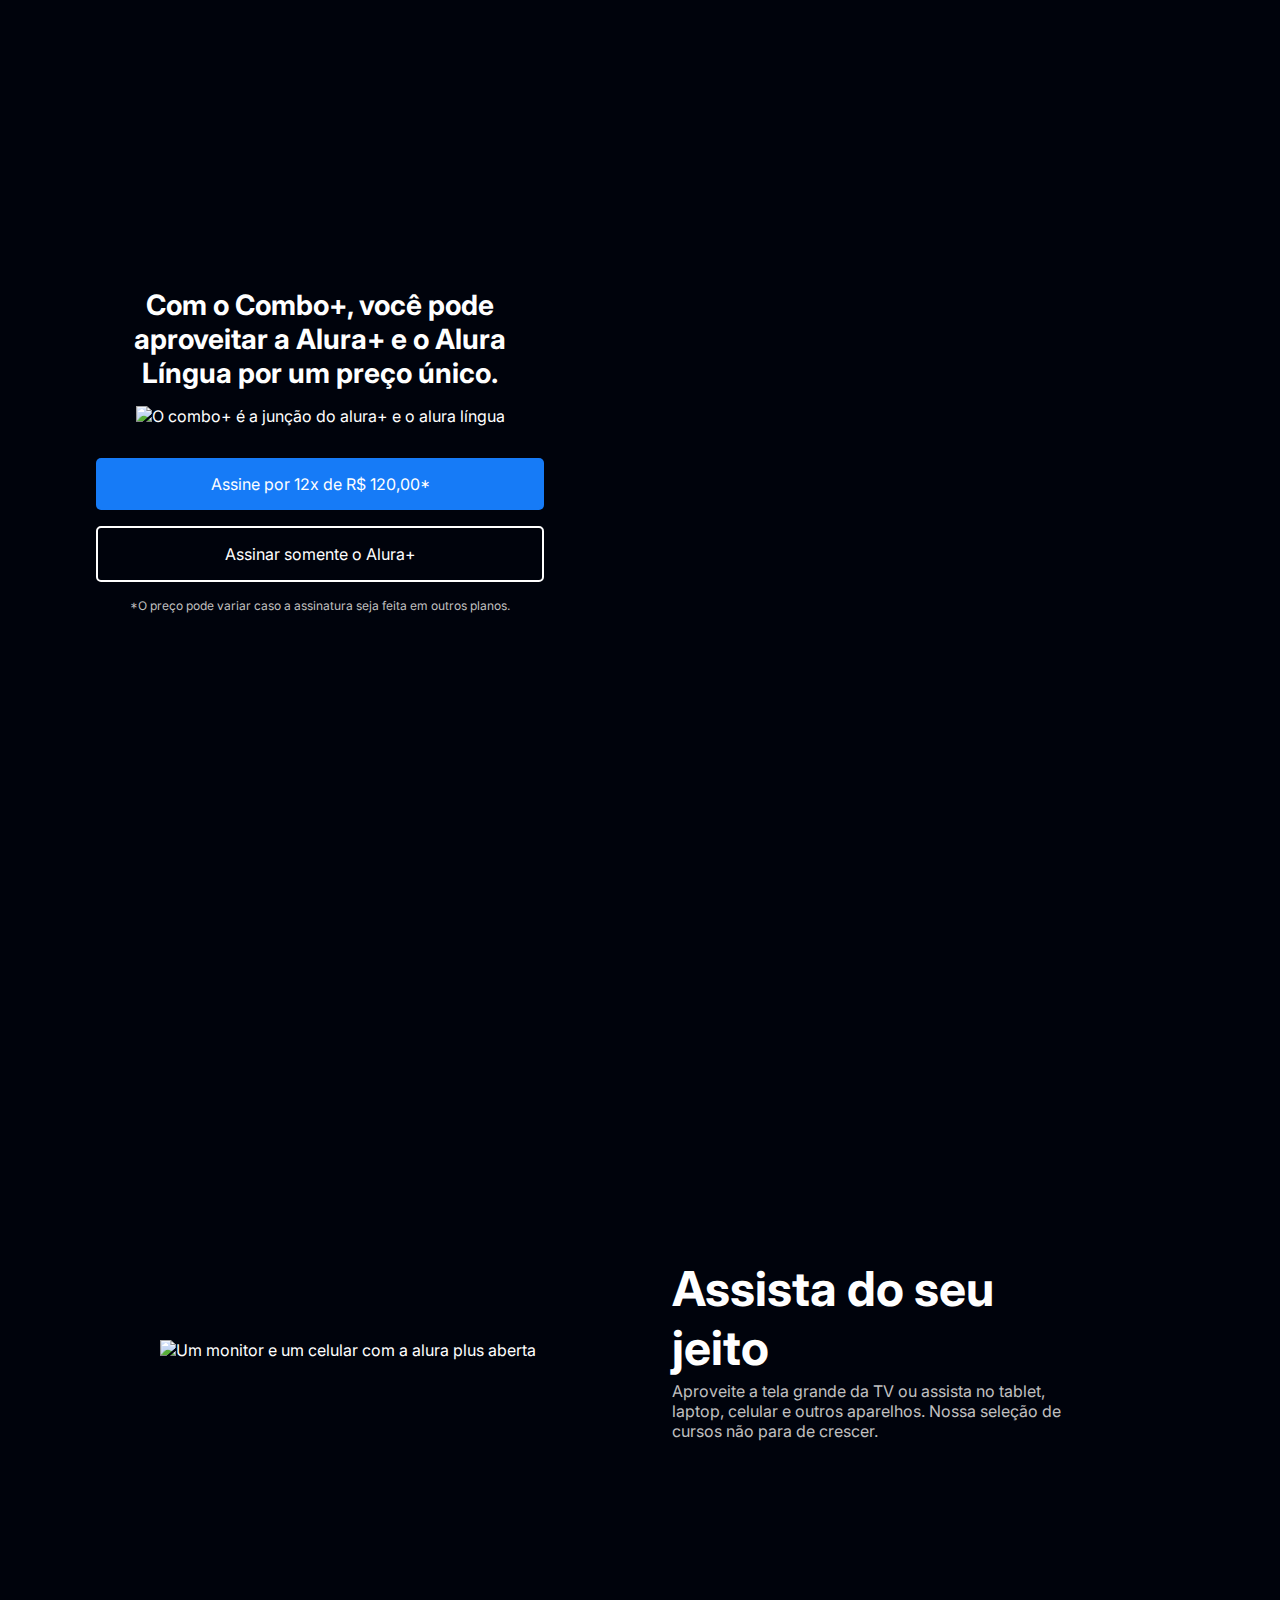
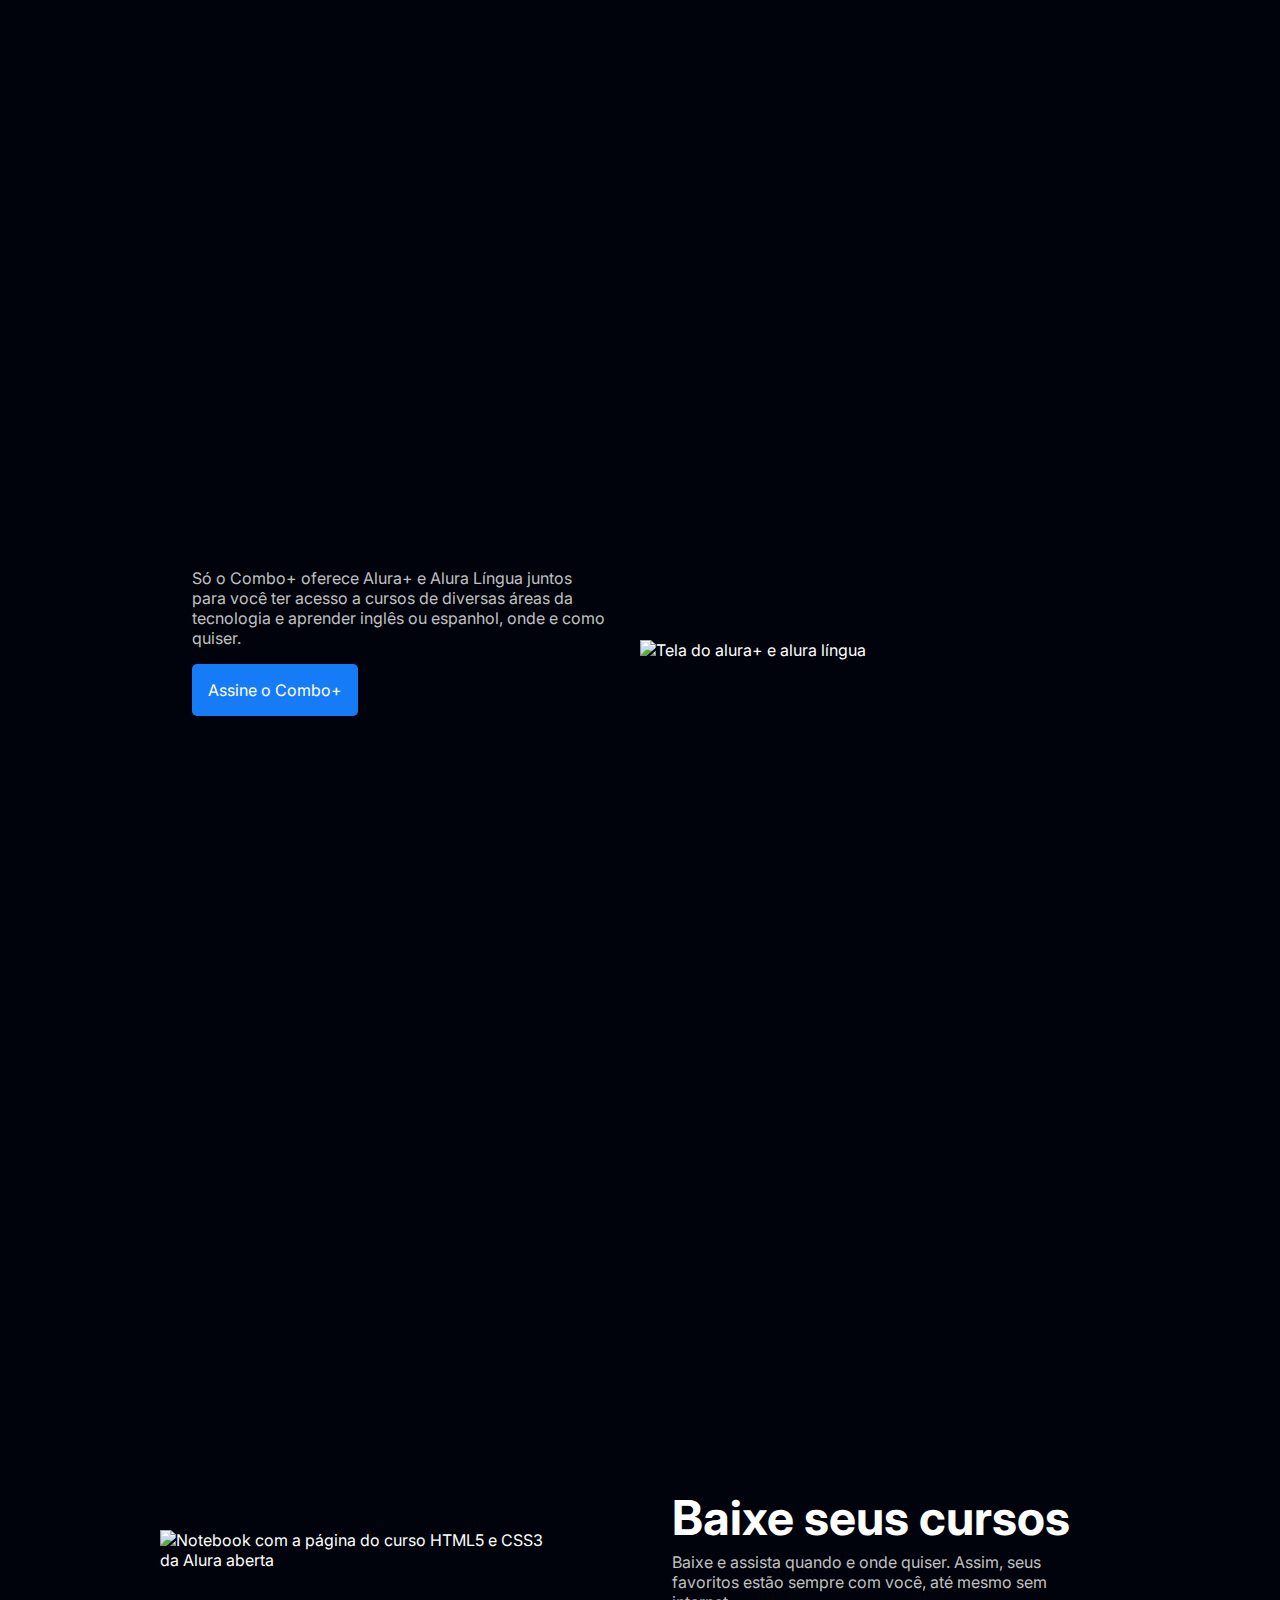
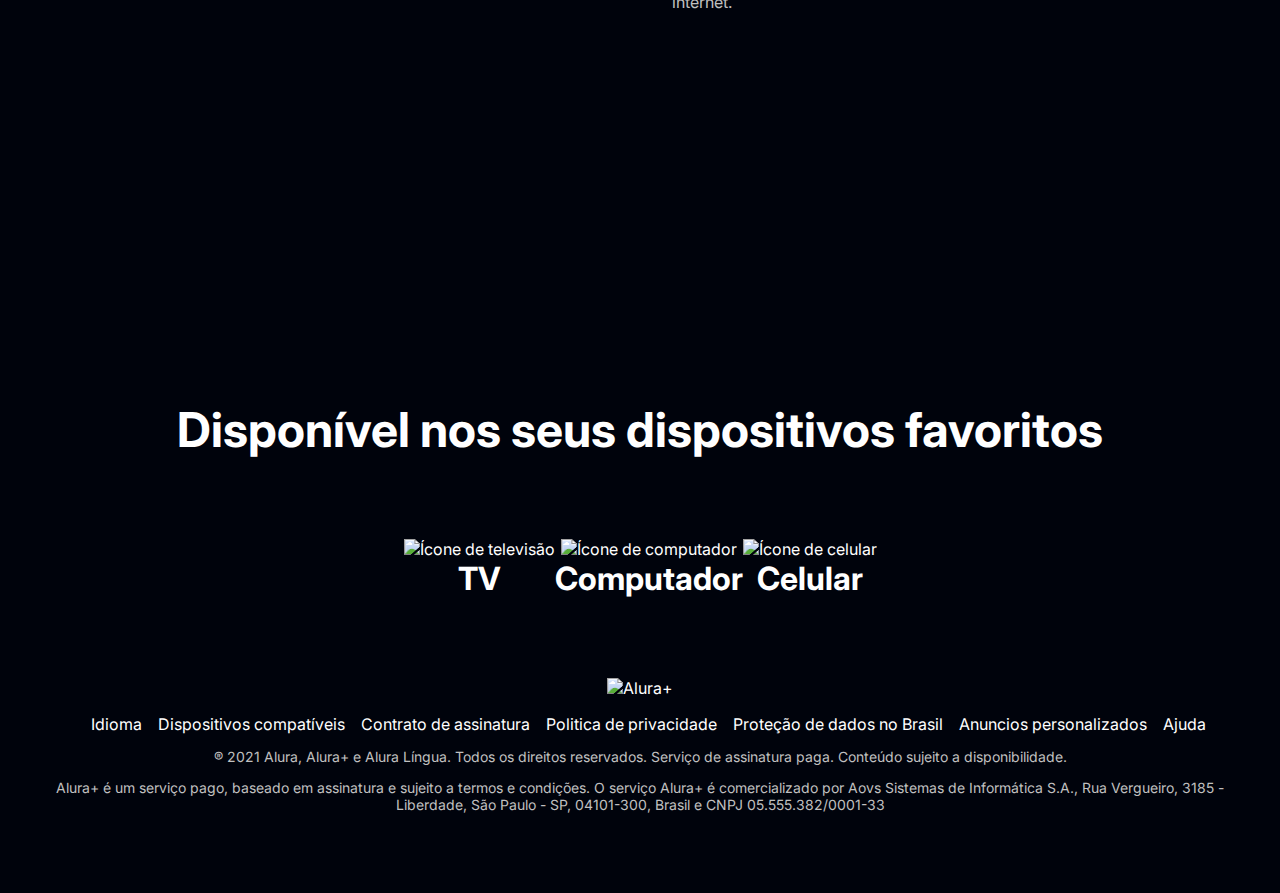
==== index.html @ c01a9b3b "Update and rename index (1).html to index.html" ====
<!DOCTYPE html>
<html>

<head>
    <title>Alura Plus</title>
    <meta charset="UTF-8">
    <meta name="viewport" content="width=device-width, initial-scale=1">
    <link rel="stylesheet" href="styles.css">
    <link rel="preconnect" href="https://fonts.googleapis.com">
    <link rel="preconnect" href="https://fonts.gstatic.com" crossorigin>
    <link href="https://fonts.googleapis.com/css2?family=Inter:wght@400;700&display=swap" rel="stylesheet">
</head>

<body>
    <section class="principal container">
        <div class="container__caixa">
            <h1 class="container__titulo">Com o Combo+, você pode aproveitar a Alura+ e o Alura Língua por um preço
                único.</h1>
            <img src="img/Combo.png" alt="O combo+ é a junção do alura+ e o alura língua" class="container__imagem">
            <a href="www.alura.com.br" class="container__botao">Assine por 12x de R$ 120,00*</a>
            <a href="www.alura.com.br" class="container__botao botao_secundario">Assinar somente o Alura+</a>
            <p class="container__aviso">*O preço pode variar caso a assinatura seja feita em outros planos.</p>
        </div>
    </section>

    <section class="container secundario">
        <img src="img/Plataformas.png" alt="Um monitor e um celular com a alura plus aberta" class="secundario__imagem">
        <div class="container__descricao">
            <h2 class="descricao__titulo">Assista do seu jeito</h2>
            <p class="descricao__texto">Aproveite a tela grande da TV ou assista no tablet, laptop, celular e outros
                aparelhos. Nossa seleção de cursos não para de crescer.</p>
        </div>
    </section>

    <section class="container secundario">
        <div class="container__descricao">
            <p class="descricao__texto">
                Só o Combo+ oferece Alura+ e Alura Língua juntos para você ter acesso a cursos de diversas áreas da
                tecnologia e aprender inglês ou espanhol, onde e como quiser.
            </p>
            <a href="www.alura.com.br" class="container__botao secundario__botao" container>Assine o Combo+</a>
        </div>
        <img src="img/Telas.png" alt="Tela do alura+ e alura língua" class="secundario__imagem">
    </section>

    <section class="container secundario">
        <img src="img/Notebook.png" alt="Notebook com a página do curso HTML5 e CSS3 da Alura aberta"
            class="secundario__imagem">
        <div class="container__descricao">
            <h2 class="descricao__titulo">Baixe seus cursos</h2>
            <p class="descricao__texto">Baixe e assista quando e onde quiser. Assim, seus favoritos estão sempre com
                você, até mesmo sem internet.</p>
        </div>
    </section>
    
    <section class="dispositivos">
        <h2 class="dispositivos__titulo">Disponível nos seus dispositivos favoritos</h2>
        <ul class="dispositivos__lista">
            <li>
                <img src="img/tv.png" alt="Ícone de televisão">
                <h3 class="lista__item">TV</h3>
            </li>
            <li>
                <img src="img/computador.png" alt="Ícone de computador">
                <h3 class="lista__item">Computador</h3>
            </li>
            <li>
                <img src="img/celular.png" alt="Ícone de celular">
                <h3 class="lista__item">Celular</h3>
            </li>
        </ul>
    </section>

    <footer class="rodape">
        <img src="img/Logo.png" alt="Alura+" class="rodape__logo">
        <ul class="rodape__lista">
            <li class="lista__link">
                <a href="#">Idioma</a>
            </li>
            <li class="lista__link">
                <a href="#">Dispositivos compatíveis</a>
            </li>
            <li class="lista__link">
                <a href="#">Contrato de assinatura</a>
            </li>
            <li class="lista__link">
                <a href="#">Politica de privacidade</a>
            </li>
            <li class="lista__link">
                <a href="#">Proteção de dados no Brasil</a>
            </li>
            <li class="lista__link">
                <a href="#">Anuncios personalizados</a>
            </li>
            <li class="lista__link">
                <a href="#">Ajuda</a>
            </li>
        </ul>
        <p class="rodape__texto">® 2021 Alura, Alura+ e Alura Língua. Todos os direitos reservados. Serviço de
            assinatura paga. Conteúdo sujeito a disponibilidade.</p>
        <p class="rodape__texto">Alura+ é um serviço pago, baseado em assinatura e sujeito a termos e condições. O
            serviço Alura+ é comercializado por Aovs Sistemas de Informática S.A., Rua Vergueiro, 3185 - Liberdade, São
            Paulo - SP, 04101-300, Brasil e CNPJ 05.555.382/0001-33</p>
    </footer>
</body>

</html>
---- styles.css ----
:root {
    --branco-principal: #FFFFFF;
    --cinza-secundario: #C0C0C0;
    --botao-azul: #167BF7;
    --cor-de-fundo: #00030C;
    --fonte-principal: 'Inter';
    --botao-azul-efeito: #3c92fa;
}

body {
    background-color: var(--cor-de-fundo);
    color: var(--branco-principal);
    font-family: var(--fonte-principal);
    font-size: 16px;
    font-weight: 400;
}

* {
    margin: 0;
    padding: 0;
}

.principal {
    background-image: url("img/Background.png");
    background-repeat: no-repeat;
    background-size: contain;
    align-items: center;
    text-align: center;
}

.container {
    height: 100vh;
    display: grid;
    grid-template-columns: 50% 50%;
}

.container__botao {
    background-color: var(--botao-azul);
    border-radius: 5px;
    padding: 1em;
    color: var(--branco-principal);
    display: block;
    text-decoration: none;
    margin-bottom: 1em;
}

.botao_secundario {
    background-color: transparent;
    border: 2px solid var(--branco-principal)
}

.container__aviso {
    font-size: 12px;
    color: var(--cinza-secundario);
}

.container__titulo {
    font-size: 28px;
    font-weight: 700;
}

.container__imagem {
    margin: 1em 0 2em 0;
}

.container__caixa {
    margin: 0 6em;
}

.secundario__imagem {
    width: 80%;
}

.secundario {
    align-items: center;
    margin: 0 10em;
}

.descricao__titulo {
    font-weight: 700;
    font-size: 48px;
    color: var(--branco-principal);
    margin-bottom: 0.1em;
}

.descricao__texto {
    color: var(--cinza-secundario);
}

.secundario__botao {
    display: inline-block;
    margin-top: 1em;
}

.container__descricao {
    padding: 2em;
}

.dispositivos__lista {
    display: flex;
    justify-content: center;
    list-style-type: none;
    margin: 5em 0;
}

.dispositivos {
    text-align: center;
}

.dispositivos__titulo {
    font-size: 48px;
    color: var(--branco-principal);
}

.lista__item {
    font-size: 32px;
    color: var(--branco-principal);
}

.rodape {
    text-align: center;
    margin: 5em 3em;
}

.rodape__lista {
    display: flex;
    justify-content: center;
    list-style-type: none;
    margin-top: 1em;
}

.lista__link a{
    text-decoration: none;
    color: var(--branco-principal);
    margin-left: 1em;
}

.rodape__texto {
    margin: 1em 0;
    color: var(--cinza-secundario);
    font-size: 14px;
}

.lista__link a:hover {
    color: var(--botao-azul);
}

.lista__link a:active {
    color: purple;
}

.container__botao:hover {
    background-color: var(--botao-azul-efeito);
    color: var(--cor-de-fundo);
}
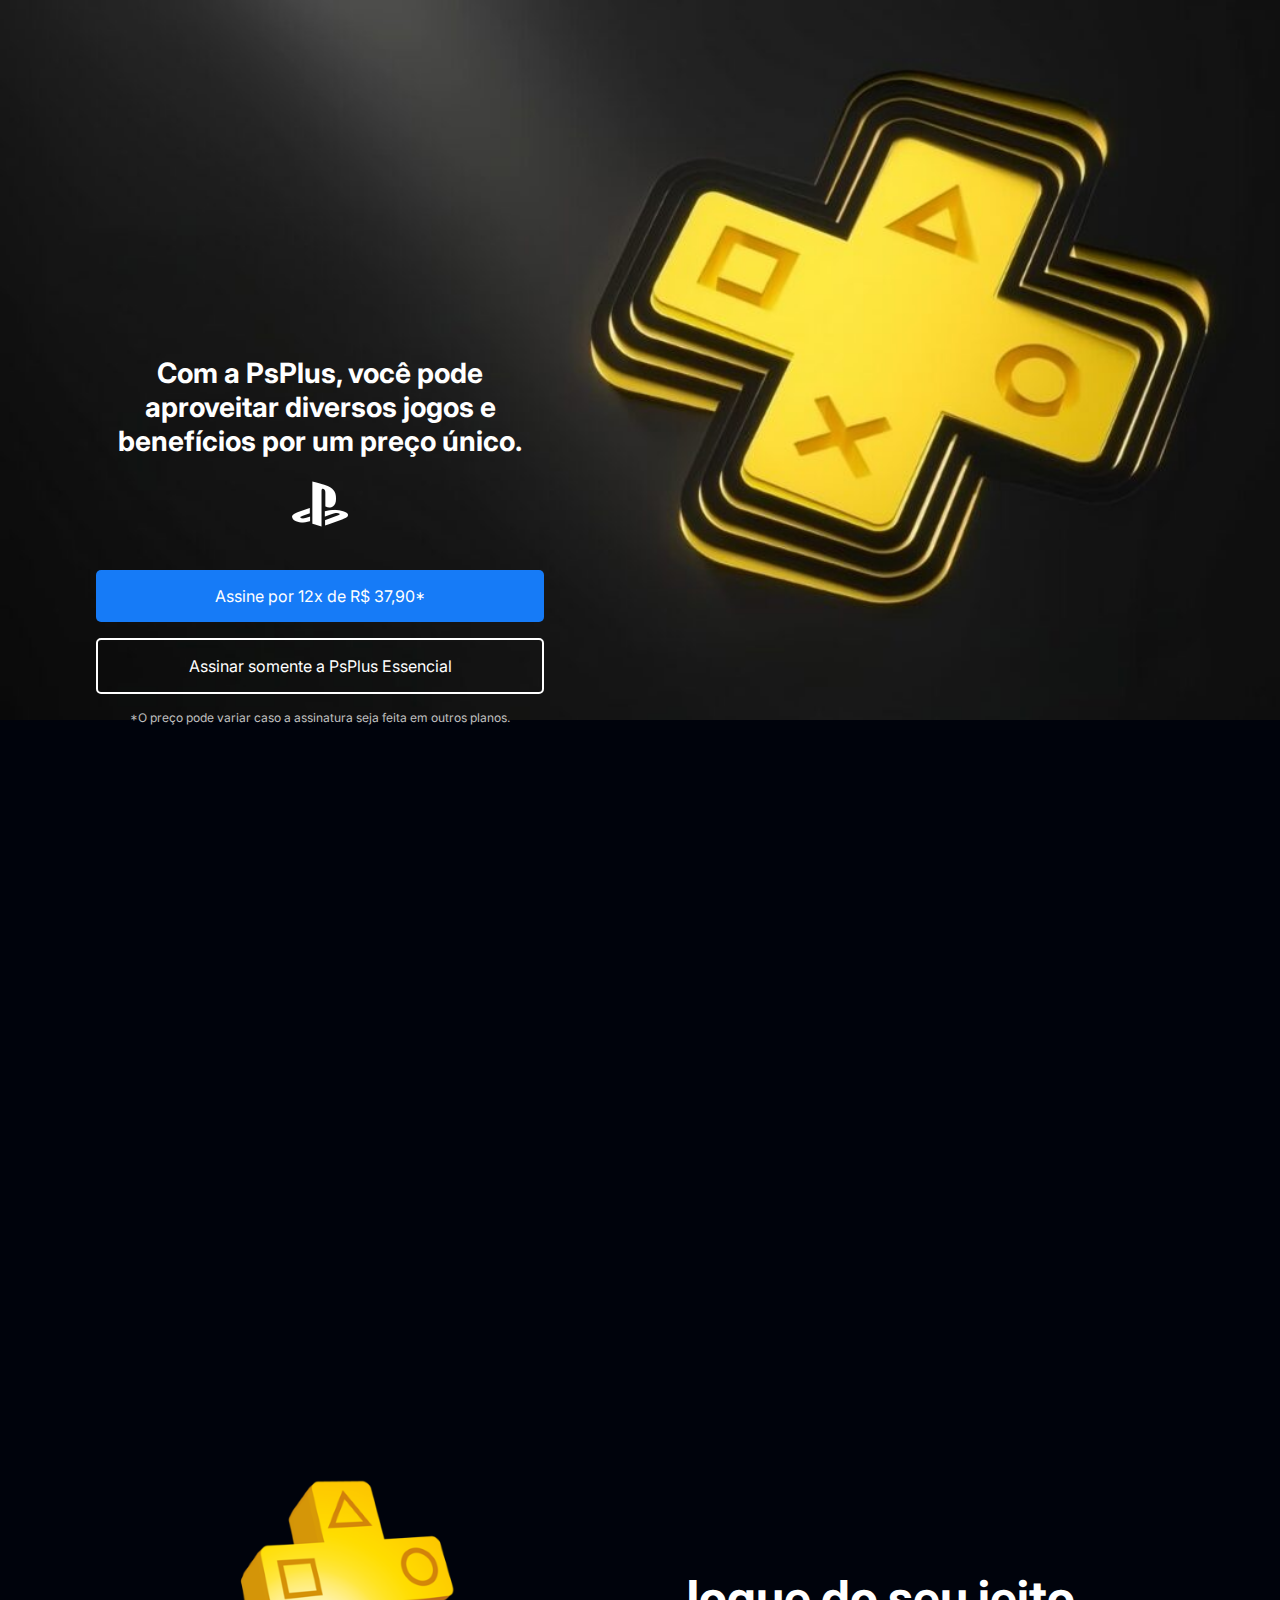
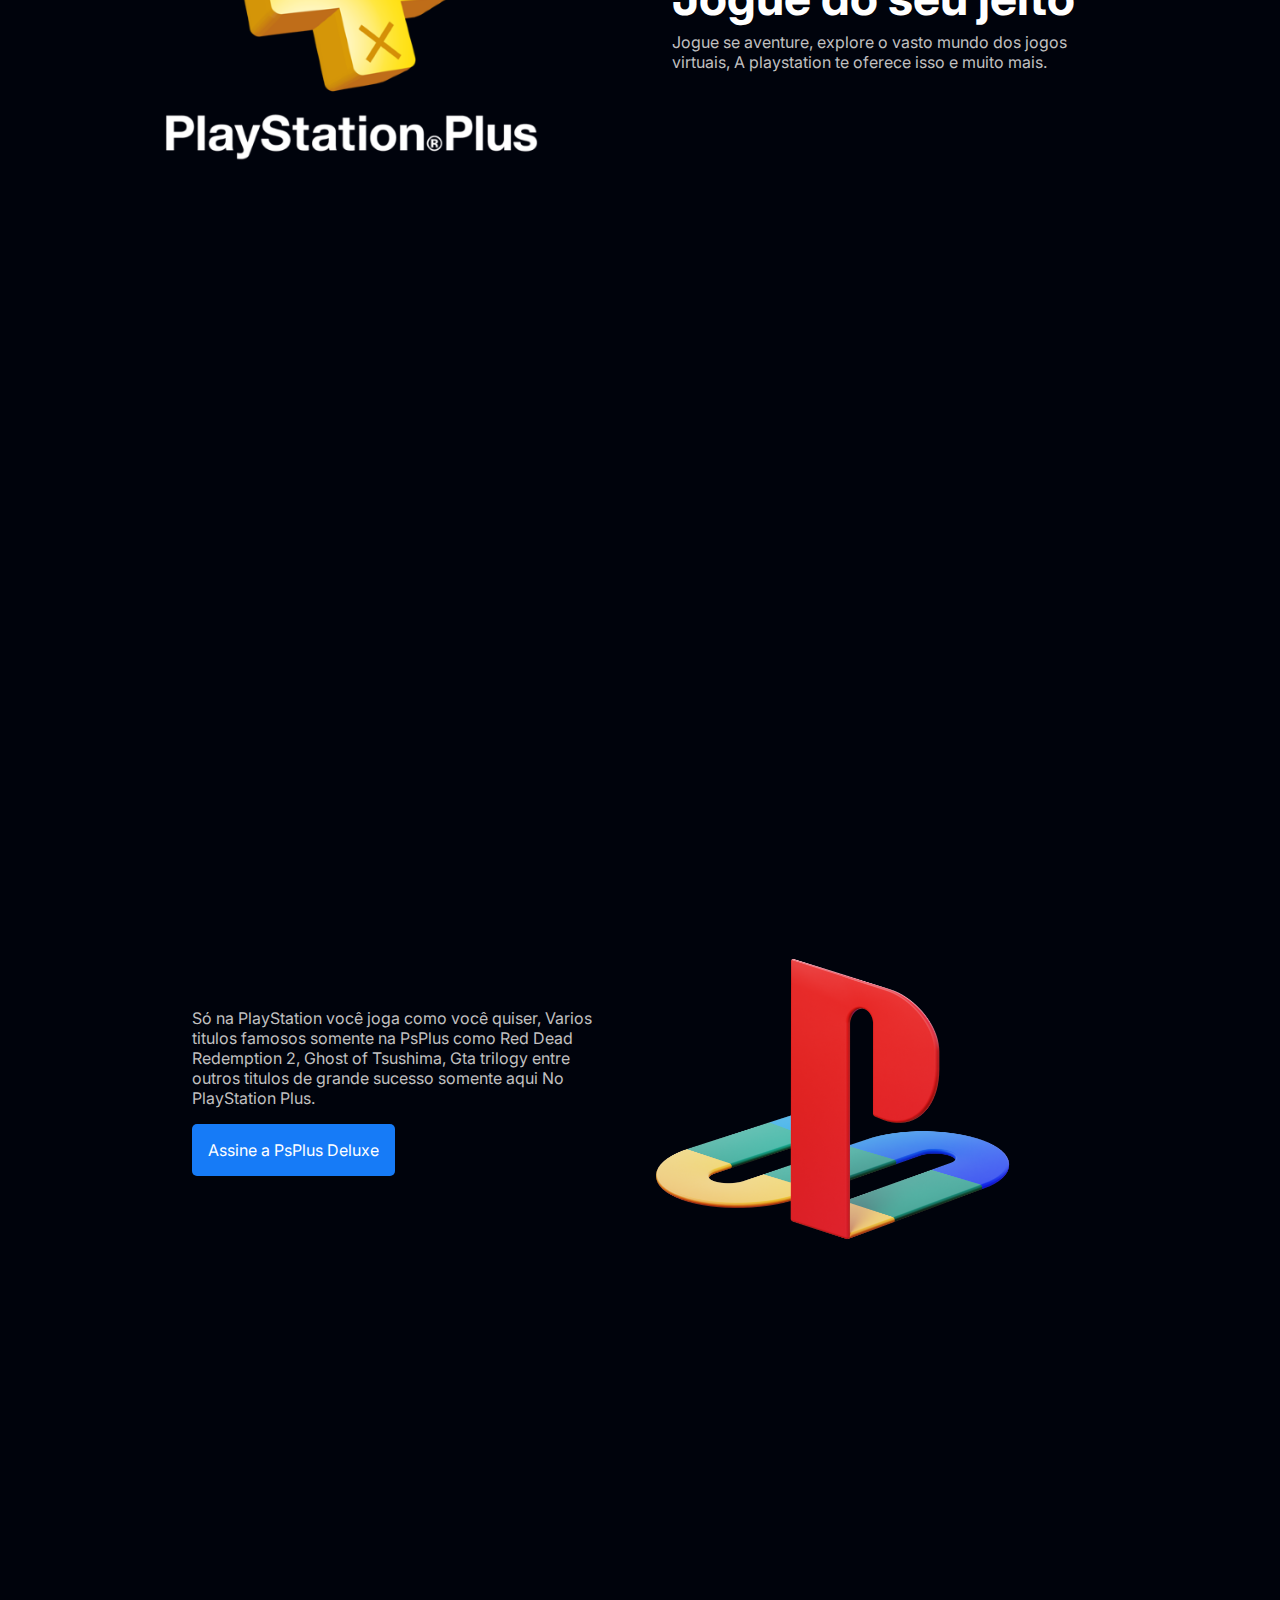
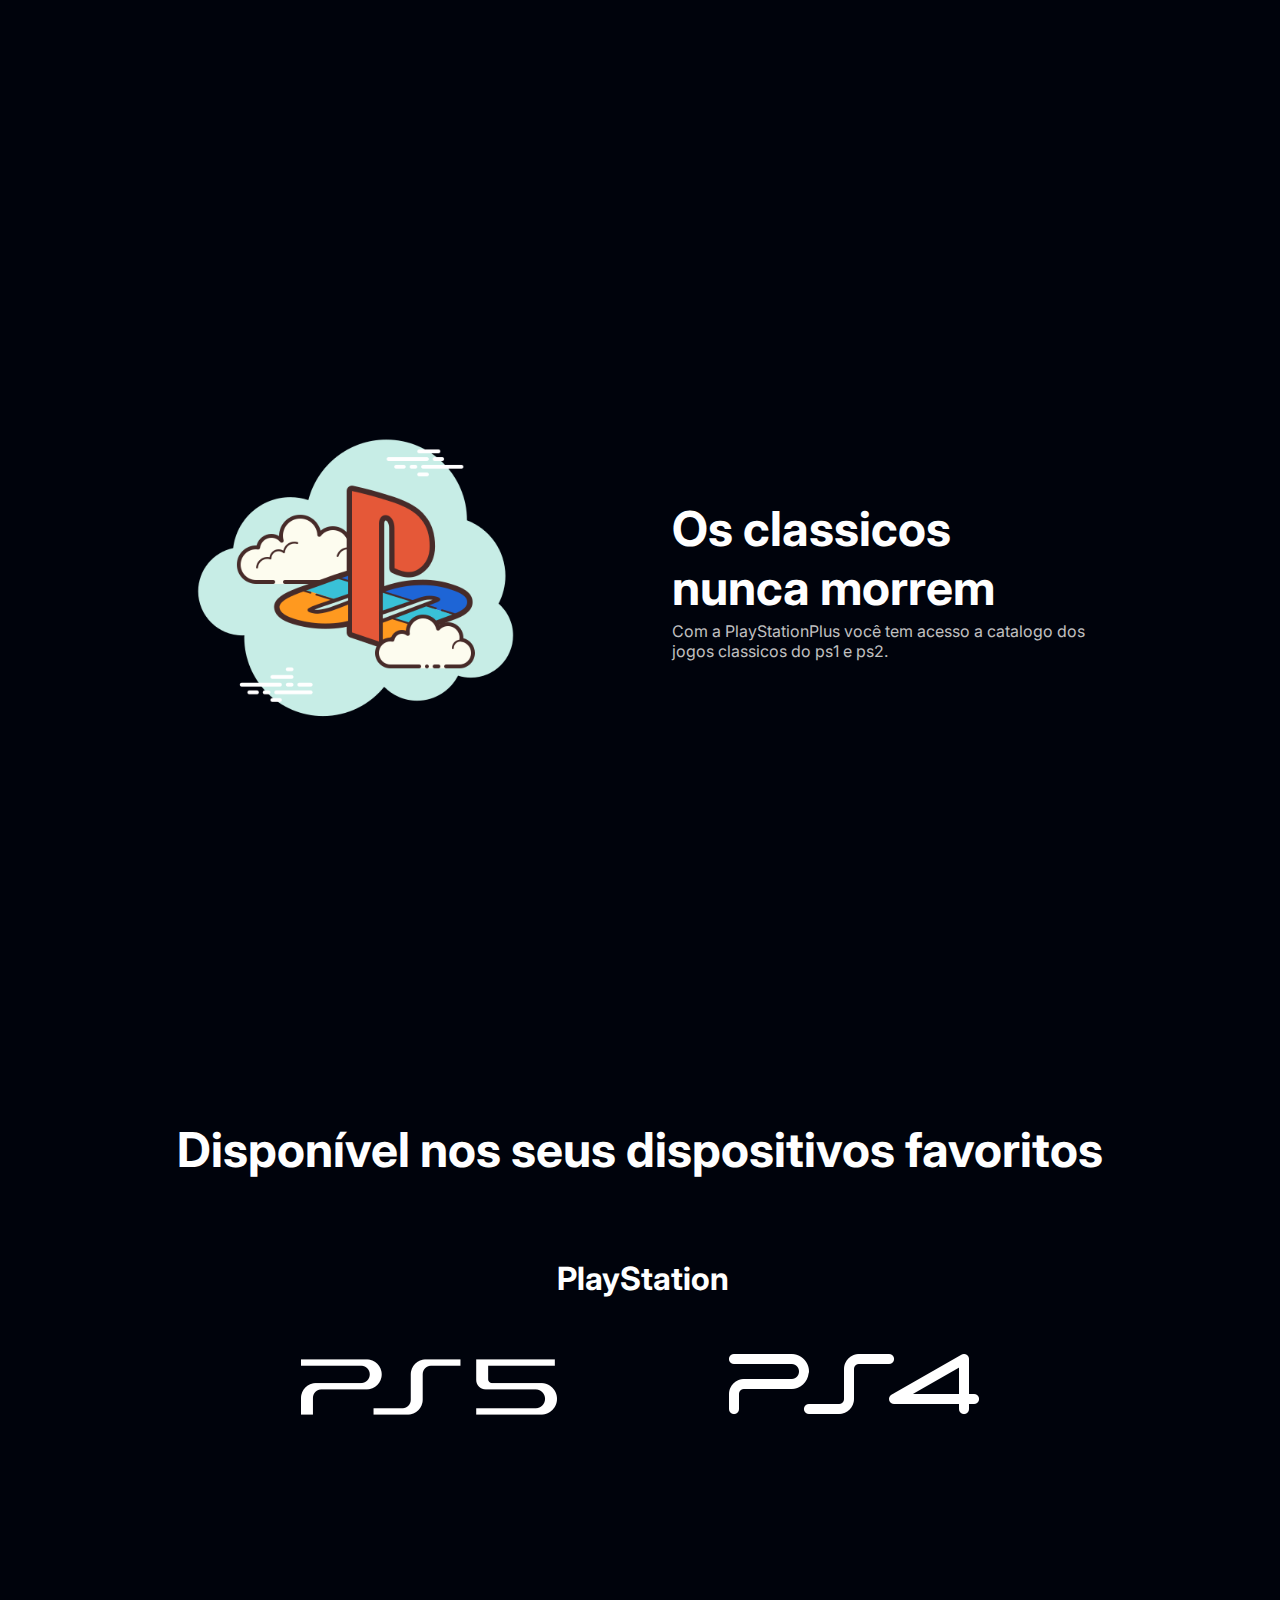
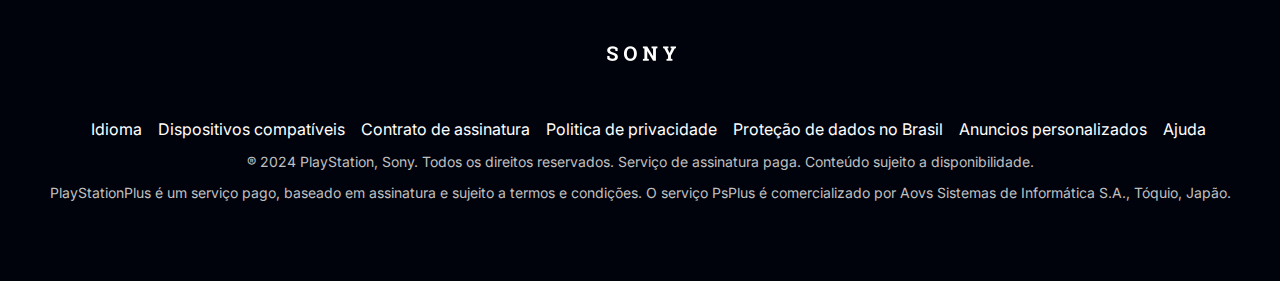
==== commit d77e127a: "Add files via upload" ====
--- a/index.html
+++ b/index.html
@@ -14,42 +14,39 @@
 <body>
     <section class="principal container">
         <div class="container__caixa">
-            <h1 class="container__titulo">Com o Combo+, você pode aproveitar a Alura+ e o Alura Língua por um preço
+            <h1 class="container__titulo">Com a PsPlus, você pode aproveitar diversos jogos e benefícios por um preço
                 único.</h1>
-            <img src="img/Combo.png" alt="O combo+ é a junção do alura+ e o alura língua" class="container__imagem">
-            <a href="www.alura.com.br" class="container__botao">Assine por 12x de R$ 120,00*</a>
-            <a href="www.alura.com.br" class="container__botao botao_secundario">Assinar somente o Alura+</a>
+            <img src="img/logops4.png" alt="O combo+ é a junção do alura+ e o alura língua" class="container__imagem">
+            <a href="www.alura.com.br" class="container__botao">Assine por 12x de R$ 37,90*</a>
+            <a href="www.alura.com.br" class="container__botao botao_secundario">Assinar somente a PsPlus Essencial</a>
             <p class="container__aviso">*O preço pode variar caso a assinatura seja feita em outros planos.</p>
         </div>
     </section>
 
     <section class="container secundario">
-        <img src="img/Plataformas.png" alt="Um monitor e um celular com a alura plus aberta" class="secundario__imagem">
+        <img src="img/logo ps plus.png" alt="Um monitor e um celular com a alura plus aberta" class="secundario__imagem">
         <div class="container__descricao">
-            <h2 class="descricao__titulo">Assista do seu jeito</h2>
-            <p class="descricao__texto">Aproveite a tela grande da TV ou assista no tablet, laptop, celular e outros
-                aparelhos. Nossa seleção de cursos não para de crescer.</p>
+            <h2 class="descricao__titulo">Jogue do seu jeito</h2>
+            <p class="descricao__texto">Jogue se aventure, explore o vasto mundo dos jogos virtuais, A playstation te oferece isso e muito mais.</p>
         </div>
     </section>
 
     <section class="container secundario">
         <div class="container__descricao">
             <p class="descricao__texto">
-                Só o Combo+ oferece Alura+ e Alura Língua juntos para você ter acesso a cursos de diversas áreas da
-                tecnologia e aprender inglês ou espanhol, onde e como quiser.
+                Só na PlayStation você joga como você quiser, Varios titulos famosos somente na PsPlus como Red Dead Redemption 2, Ghost of Tsushima, Gta trilogy entre outros titulos de grande sucesso somente aqui No PlayStation Plus.
             </p>
-            <a href="www.alura.com.br" class="container__botao secundario__botao" container>Assine o Combo+</a>
+            <a href="www.alura.com.br" class="container__botao secundario__botao" container>Assine a PsPlus Deluxe</a>
         </div>
-        <img src="img/Telas.png" alt="Tela do alura+ e alura língua" class="secundario__imagem">
+        <img src="img/ps.png" alt="Tela do alura+ e alura língua" class="secundario__imagem">
     </section>
 
     <section class="container secundario">
-        <img src="img/Notebook.png" alt="Notebook com a página do curso HTML5 e CSS3 da Alura aberta"
+        <img src="img/psclas.png" alt="Notebook com a página do curso HTML5 e CSS3 da Alura aberta"
             class="secundario__imagem">
         <div class="container__descricao">
-            <h2 class="descricao__titulo">Baixe seus cursos</h2>
-            <p class="descricao__texto">Baixe e assista quando e onde quiser. Assim, seus favoritos estão sempre com
-                você, até mesmo sem internet.</p>
+            <h2 class="descricao__titulo">Os classicos nunca morrem</h2>
+            <p class="descricao__texto">Com a PlayStationPlus você tem acesso a catalogo dos jogos classicos do ps1 e ps2.</p>
         </div>
     </section>
     
@@ -57,22 +54,22 @@
         <h2 class="dispositivos__titulo">Disponível nos seus dispositivos favoritos</h2>
         <ul class="dispositivos__lista">
             <li>
-                <img src="img/tv.png" alt="Ícone de televisão">
-                <h3 class="lista__item">TV</h3>
+                <img src="img/ps5.png" alt="Ícone de televisão">
+                <h3 class="lista__item"></h3>
             </li>
             <li>
-                <img src="img/computador.png" alt="Ícone de computador">
-                <h3 class="lista__item">Computador</h3>
+                
+                <h3 class="lista__item">PlayStation</h3>
             </li>
             <li>
-                <img src="img/celular.png" alt="Ícone de celular">
-                <h3 class="lista__item">Celular</h3>
+                <img src="img/ps4.png" alt="Ícone de celular">
+                <h3 class="lista__item"></h3>
             </li>
         </ul>
     </section>
 
     <footer class="rodape">
-        <img src="img/Logo.png" alt="Alura+" class="rodape__logo">
+        <img src="img/logosony.png" alt="Alura+" class="rodape__logo">
         <ul class="rodape__lista">
             <li class="lista__link">
                 <a href="#">Idioma</a>
@@ -96,12 +93,11 @@
                 <a href="#">Ajuda</a>
             </li>
         </ul>
-        <p class="rodape__texto">® 2021 Alura, Alura+ e Alura Língua. Todos os direitos reservados. Serviço de
+        <p class="rodape__texto">® 2024 PlayStation, Sony. Todos os direitos reservados. Serviço de
             assinatura paga. Conteúdo sujeito a disponibilidade.</p>
-        <p class="rodape__texto">Alura+ é um serviço pago, baseado em assinatura e sujeito a termos e condições. O
-            serviço Alura+ é comercializado por Aovs Sistemas de Informática S.A., Rua Vergueiro, 3185 - Liberdade, São
-            Paulo - SP, 04101-300, Brasil e CNPJ 05.555.382/0001-33</p>
+        <p class="rodape__texto">PlayStationPlus é um serviço pago, baseado em assinatura e sujeito a termos e condições. O
+            serviço PsPlus é comercializado por Aovs Sistemas de Informática S.A., Tóquio, Japão.</p>
     </footer>
 </body>
 
-</html>
+</html>--- a/styles.css
+++ b/styles.css
@@ -21,15 +21,15 @@
 }
 
 .principal {
-    background-image: url("img/Background.png");
-    background-repeat: no-repeat;
+    background-image: url("img/background.jpg");
+    background-repeat: repeat-x;
     background-size: contain;
     align-items: center;
     text-align: center;
 }
 
 .container {
-    height: 100vh;
+    height: 120vh;
     display: grid;
     grid-template-columns: 50% 50%;
 }
